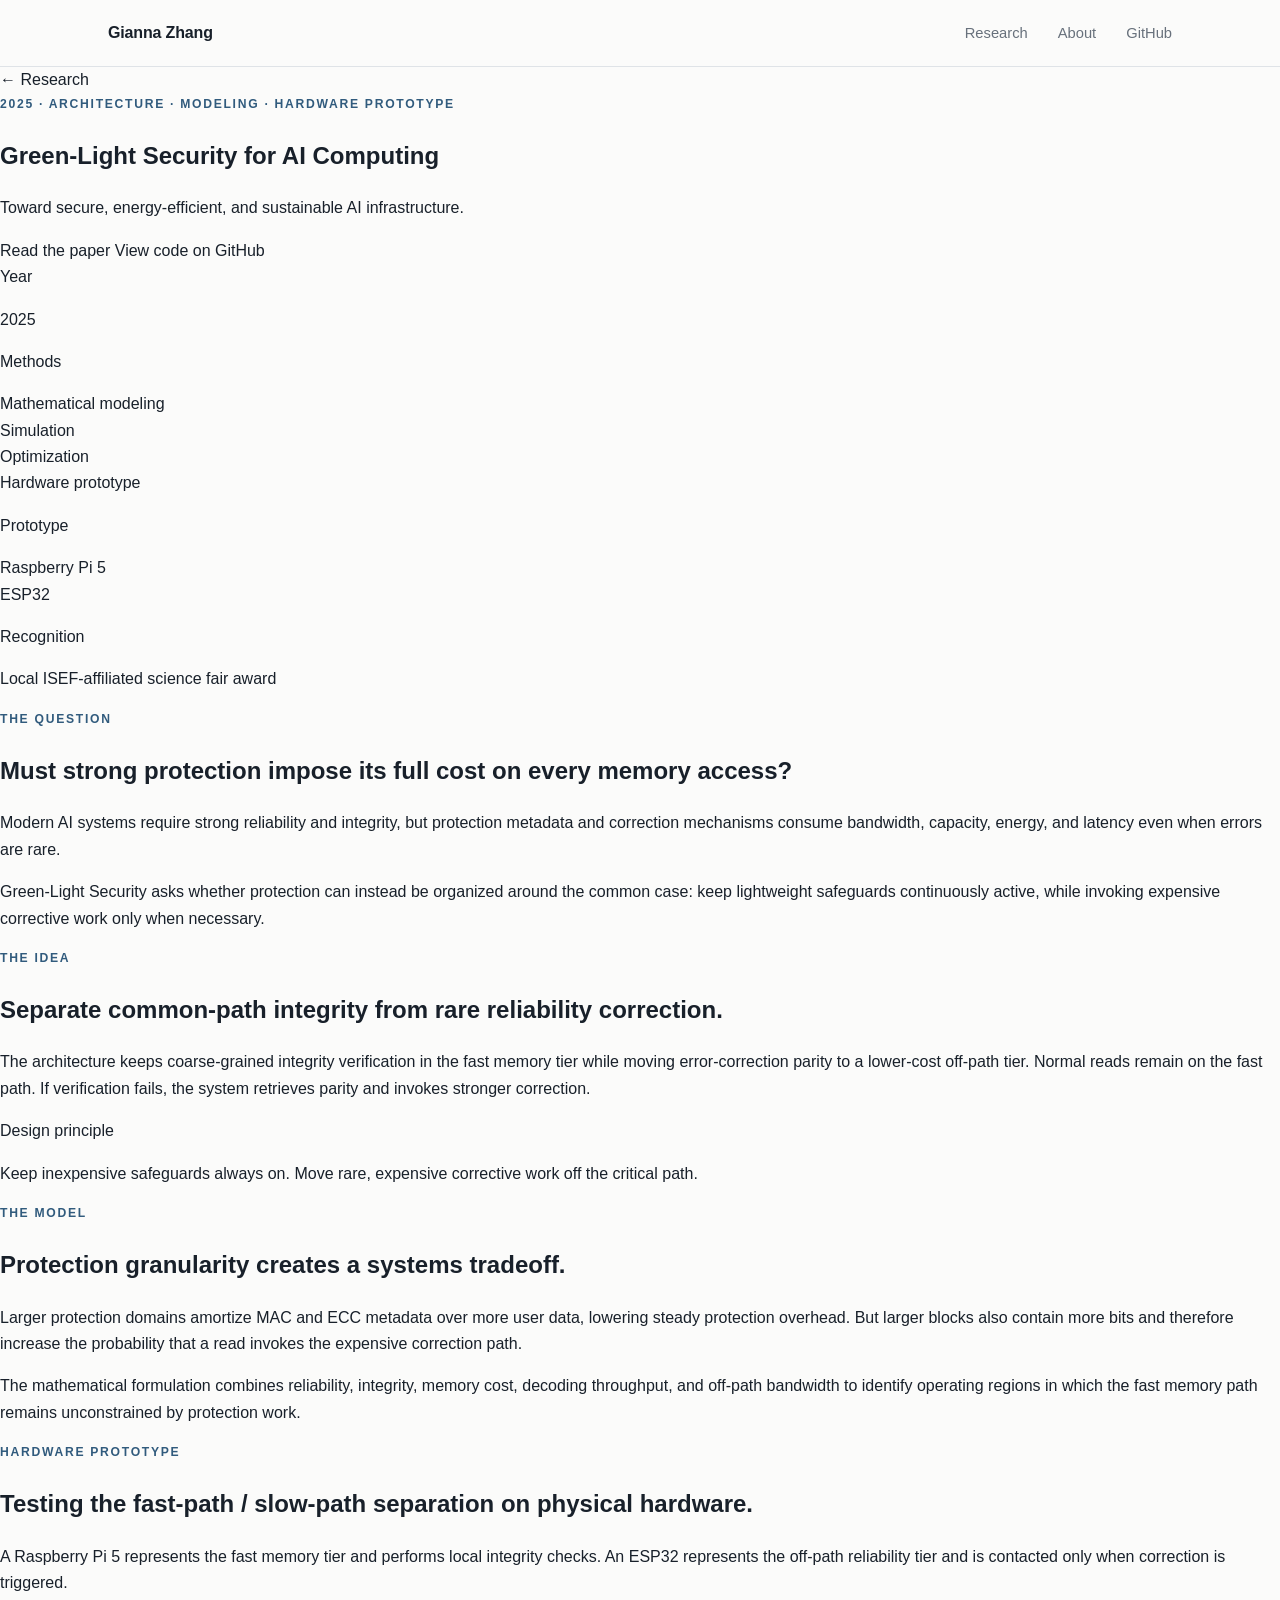
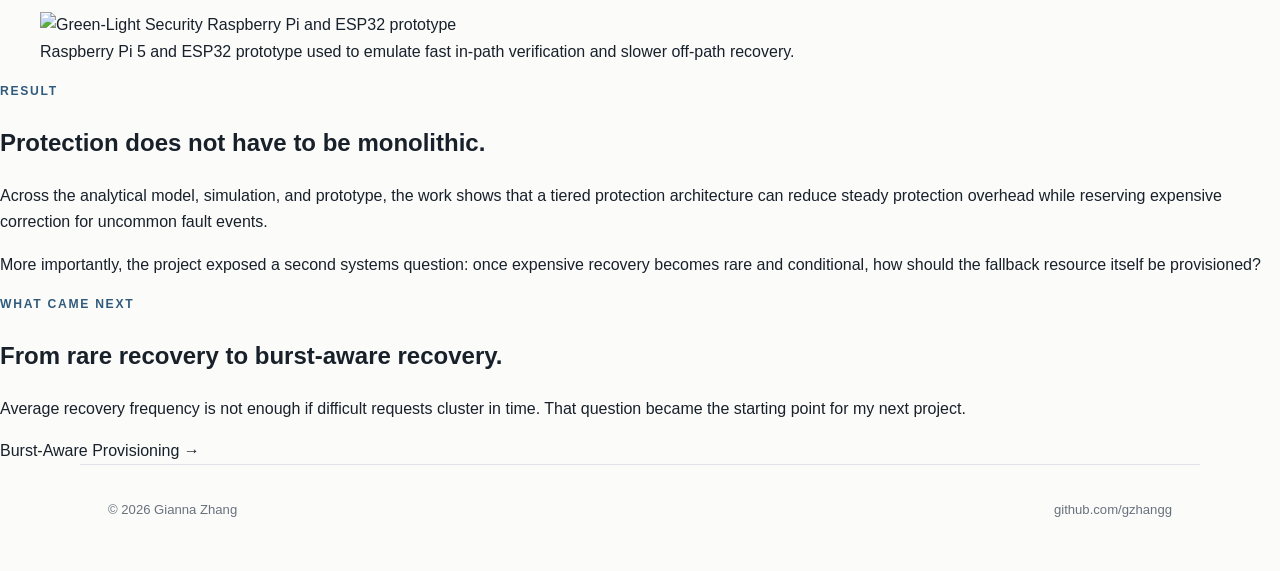
==== green-light.html @ 6d8707fe "Create green-light.html" ====
<!DOCTYPE html>
<html lang="en">
<head>
  <meta charset="UTF-8">
  <meta name="viewport" content="width=device-width, initial-scale=1.0">

  <title>Green-Light Security | Gianna Zhang</title>

  <meta
    name="description"
    content="Green-Light Security for AI Computing — research by Gianna Zhang."
  >

  <link rel="stylesheet" href="style.css">
</head>

<body>

  <header class="site-header">
    <div class="nav-container">
      <a class="name" href="/">Gianna Zhang</a>

      <nav>
        <a href="/#research">Research</a>
        <a href="/#about">About</a>
        <a
          href="https://github.com/gzhangg"
          target="_blank"
          rel="noopener"
        >
          GitHub
        </a>
      </nav>
    </div>
  </header>


  <main>

    <section class="project-hero">

      <div class="project-hero-inner">

        <a class="back-link" href="/#research">
          ← Research
        </a>

        <p class="eyebrow">
          2025 · ARCHITECTURE · MODELING · HARDWARE PROTOTYPE
        </p>

        <h1>
          Green-Light Security
          <span>for AI Computing</span>
        </h1>

        <p class="project-deck">
          Toward secure, energy-efficient, and sustainable
          AI infrastructure.
        </p>

        <div class="project-actions">

          <a
            class="button-primary"
            href="assets/green-light/Green_Light_Security_for_AI_Computing.pdf"
          >
            Read the paper
          </a>

          <a
            class="button-secondary"
            href="https://github.com/gzhangg/green-light-security"
            target="_blank"
            rel="noopener"
          >
            View code on GitHub
          </a>

        </div>

      </div>

    </section>


    <section class="project-detail">

      <aside class="project-sidebar">

        <div class="sidebar-item">
          <span>Year</span>
          <p>2025</p>
        </div>

        <div class="sidebar-item">
          <span>Methods</span>
          <p>
            Mathematical modeling<br>
            Simulation<br>
            Optimization<br>
            Hardware prototype
          </p>
        </div>

        <div class="sidebar-item">
          <span>Prototype</span>
          <p>
            Raspberry Pi 5<br>
            ESP32
          </p>
        </div>

        <div class="sidebar-item">
          <span>Recognition</span>
          <p>
            Local ISEF-affiliated science fair award
          </p>
        </div>

      </aside>


      <div class="project-body">

        <section>

          <p class="eyebrow">THE QUESTION</p>

          <h2>
            Must strong protection impose its full cost
            on every memory access?
          </h2>

          <p>
            Modern AI systems require strong reliability and integrity,
            but protection metadata and correction mechanisms consume
            bandwidth, capacity, energy, and latency even when errors
            are rare.
          </p>

          <p>
            Green-Light Security asks whether protection can instead
            be organized around the common case: keep lightweight
            safeguards continuously active, while invoking expensive
            corrective work only when necessary.
          </p>

        </section>


        <section>

          <p class="eyebrow">THE IDEA</p>

          <h2>
            Separate common-path integrity from
            rare reliability correction.
          </h2>

          <p>
            The architecture keeps coarse-grained integrity
            verification in the fast memory tier while moving
            error-correction parity to a lower-cost off-path tier.
            Normal reads remain on the fast path. If verification
            fails, the system retrieves parity and invokes stronger
            correction.
          </p>

          <div class="insight-box">

            <span>Design principle</span>

            <p>
              Keep inexpensive safeguards always on.
              Move rare, expensive corrective work off
              the critical path.
            </p>

          </div>

        </section>


        <section>

          <p class="eyebrow">THE MODEL</p>

          <h2>
            Protection granularity creates a systems tradeoff.
          </h2>

          <p>
            Larger protection domains amortize MAC and ECC metadata
            over more user data, lowering steady protection overhead.
            But larger blocks also contain more bits and therefore
            increase the probability that a read invokes the expensive
            correction path.
          </p>

          <p>
            The mathematical formulation combines reliability,
            integrity, memory cost, decoding throughput, and
            off-path bandwidth to identify operating regions in
            which the fast memory path remains unconstrained by
            protection work.
          </p>

        </section>


        <section>

          <p class="eyebrow">HARDWARE PROTOTYPE</p>

          <h2>
            Testing the fast-path / slow-path separation
            on physical hardware.
          </h2>

          <p>
            A Raspberry Pi 5 represents the fast memory tier and
            performs local integrity checks. An ESP32 represents the
            off-path reliability tier and is contacted only when
            correction is triggered.
          </p>

          <figure class="research-figure">

            <img
              src="assets/green-light/prototype.jpg"
              alt="Green-Light Security Raspberry Pi and ESP32 prototype"
            >

            <figcaption>
              Raspberry Pi 5 and ESP32 prototype used to emulate
              fast in-path verification and slower off-path recovery.
            </figcaption>

          </figure>

        </section>


        <section>

          <p class="eyebrow">RESULT</p>

          <h2>
            Protection does not have to be monolithic.
          </h2>

          <p>
            Across the analytical model, simulation, and prototype,
            the work shows that a tiered protection architecture can
            reduce steady protection overhead while reserving
            expensive correction for uncommon fault events.
          </p>

          <p>
            More importantly, the project exposed a second systems
            question: once expensive recovery becomes rare and
            conditional, how should the fallback resource itself
            be provisioned?
          </p>

        </section>


        <section class="next-project">

          <p class="eyebrow">WHAT CAME NEXT</p>

          <h2>
            From rare recovery to burst-aware recovery.
          </h2>

          <p>
            Average recovery frequency is not enough if difficult
            requests cluster in time. That question became the
            starting point for my next project.
          </p>

          <a href="burst-aware.html">
            Burst-Aware Provisioning →
          </a>

        </section>

      </div>

    </section>

  </main>


  <footer>

    <p>© 2026 Gianna Zhang</p>

    <a
      href="https://github.com/gzhangg"
      target="_blank"
      rel="noopener"
    >
      github.com/gzhangg
    </a>

  </footer>

</body>
</html>
---- style.css ----
:root {
  --background: #fbfbfa;
  --surface: #ffffff;
  --text: #18202a;
  --muted: #68717c;
  --line: #dfe3e7;
  --accent: #315b7d;
  --accent-soft: #edf3f7;

  --max-width: 1120px;
}

* {
  box-sizing: border-box;
}

html {
  scroll-behavior: smooth;
}

body {
  margin: 0;
  background: var(--background);
  color: var(--text);

  font-family:
    Inter,
    ui-sans-serif,
    -apple-system,
    BlinkMacSystemFont,
    "Segoe UI",
    Helvetica,
    Arial,
    sans-serif;

  line-height: 1.65;
}

a {
  color: inherit;
  text-decoration: none;
}


/* HEADER */

.site-header {
  border-bottom: 1px solid var(--line);
  background: rgba(251, 251, 250, 0.94);
  position: sticky;
  top: 0;
  z-index: 20;
  backdrop-filter: blur(8px);
}

.nav-container {
  max-width: var(--max-width);
  margin: 0 auto;
  padding: 20px 28px;

  display: flex;
  justify-content: space-between;
  align-items: center;
}

.name {
  font-weight: 650;
  font-size: 1rem;
  letter-spacing: -0.01em;
}

nav {
  display: flex;
  gap: 30px;
}

nav a {
  font-size: 0.92rem;
  color: var(--muted);
}

nav a:hover {
  color: var(--text);
}


/* HERO */

.hero {
  padding: 130px 28px 120px;
  border-bottom: 1px solid var(--line);
}

.hero-inner {
  max-width: var(--max-width);
  margin: 0 auto;
}

.eyebrow {
  margin: 0 0 22px;

  color: var(--accent);
  font-size: 0.76rem;
  font-weight: 700;
  letter-spacing: 0.14em;
}

.hero h1 {
  max-width: 950px;
  margin: 0;

  font-family:
    Georgia,
    "Times New Roman",
    serif;

  font-size: clamp(3rem, 6.5vw, 5.5rem);
  font-weight: 400;
  line-height: 1.02;
  letter-spacing: -0.045em;
}

.hero h1 span {
  color: var(--muted);
}

.hero-text {
  max-width: 720px;
  margin: 36px 0 34px;

  color: #48515c;
  font-size: 1.18rem;
  line-height: 1.7;
}

.primary-link {
  display: inline-block;
  padding-bottom: 4px;
  border-bottom: 1px solid var(--text);

  font-weight: 600;
}


/* TRAJECTORY */

.trajectory {
  max-width: var(--max-width);
  margin: 0 auto;
  padding: 110px 28px;
}

.section-heading {
  max-width: 760px;
}

.section-heading h2,
.about h2 {
  margin: 0 0 22px;

  font-family:
    Georgia,
    "Times New Roman",
    serif;

  font-size: clamp(2.2rem, 4vw, 3.5rem);
  font-weight: 400;
  line-height: 1.1;
  letter-spacing: -0.025em;
}

.section-heading > p:last-child {
  color: var(--muted);
  font-size: 1.08rem;
}

.trajectory-line {
  margin: 70px 0 60px;

  display: grid;
  grid-template-columns: auto 1fr auto;
  align-items: end;
}

.trajectory-node span {
  display: block;
  margin-bottom: 12px;

  color: var(--muted);
  font-size: 0.82rem;
}

.dot {
  width: 13px;
  height: 13px;

  border: 3px solid var(--accent);
  border-radius: 50%;
  background: var(--background);
}

.connector {
  height: 1px;
  margin: 0 5px 6px;

  background: var(--line);
}


/* PROJECTS */

.project {
  padding: 62px 0;

  display: grid;
  grid-template-columns: 100px 1fr;
  gap: 30px;

  border-top: 1px solid var(--line);
}

.project-number {
  padding-top: 5px;

  color: #9ba3ab;
  font-size: 0.85rem;
  font-variant-numeric: tabular-nums;
}

.project-content {
  max-width: 830px;
}

.project-meta {
  margin-bottom: 18px;

  display: flex;
  gap: 20px;
  flex-wrap: wrap;

  color: var(--muted);
  font-size: 0.8rem;
  text-transform: uppercase;
  letter-spacing: 0.08em;
}

.project h3 {
  max-width: 800px;
  margin: 0 0 10px;

  font-family:
    Georgia,
    "Times New Roman",
    serif;

  font-size: clamp(2rem, 3.4vw, 3rem);
  font-weight: 400;
  line-height: 1.13;
  letter-spacing: -0.025em;
}

.project-subtitle {
  margin-top: 0;

  color: var(--accent);
  font-size: 1rem;
}

.project-content > p {
  max-width: 760px;

  color: #4e5862;
  font-size: 1.04rem;
}

.project-result {
  max-width: 760px;
  margin: 32px 0;

  padding: 24px 26px;

  background: var(--accent-soft);
  border-left: 3px solid var(--accent);
}

.result-label {
  display: block;
  margin-bottom: 6px;

  color: var(--accent);
  font-size: 0.74rem;
  font-weight: 700;
  text-transform: uppercase;
  letter-spacing: 0.1em;
}

.project-result p {
  margin: 0;
}

.project-links {
  display: flex;
  flex-wrap: wrap;
  gap: 24px;
}

.project-links a {
  padding-bottom: 2px;

  font-size: 0.94rem;
  font-weight: 600;

  border-bottom: 1px solid #aab2ba;
}

.project-links a:hover {
  border-color: var(--text);
}

.project-links .muted-link {
  color: #959ca4;
  pointer-events: none;
}


/* BRIDGE */

.research-bridge {
  margin: 28px 0 18px 130px;
  max-width: 700px;

  padding: 35px 40px;

  border: 1px solid var(--line);
  background: var(--surface);
}

.research-bridge p {
  margin: 0;

  color: #525c66;
  font-family:
    Georgia,
    "Times New Roman",
    serif;

  font-size: 1.32rem;
  line-height: 1.5;
}

.research-bridge p span {
  display: block;
  margin-bottom: 5px;

  color: var(--text);
  font-family:
    Inter,
    ui-sans-serif,
    sans-serif;

  font-size: 0.75rem;
  font-weight: 700;
  text-transform: uppercase;
  letter-spacing: 0.09em;
}

.bridge-arrow {
  margin-top: 20px;
  color: var(--accent);
}


/* ABOUT */

.about {
  max-width: var(--max-width);
  margin: 0 auto;

  padding: 100px 28px;

  display: grid;
  grid-template-columns: 1fr 1.25fr;
  gap: 80px;

  border-top: 1px solid var(--line);
}

.about-text {
  color: #505a65;
  font-size: 1.03rem;
}

.about-text p:first-child {
  margin-top: 0;
}


/* FOOTER */

footer {
  max-width: var(--max-width);
  margin: 0 auto;

  padding: 34px 28px 50px;

  display: flex;
  justify-content: space-between;

  border-top: 1px solid var(--line);

  color: var(--muted);
  font-size: 0.82rem;
}

footer p {
  margin: 0;
}


/* MOBILE */

@media (max-width: 700px) {

  .nav-container {
    padding: 18px 20px;
  }

  nav {
    gap: 17px;
  }

  .hero {
    padding: 90px 20px 80px;
  }

  .hero h1 {
    font-size: 3rem;
  }

  .trajectory {
    padding: 80px 20px;
  }

  .project {
    grid-template-columns: 1fr;
    gap: 10px;
  }

  .project-number {
    padding-top: 0;
  }

  .research-bridge {
    margin-left: 0;
    padding: 28px;
  }

  .about {
    padding: 75px 20px;

    grid-template-columns: 1fr;
    gap: 20px;
  }

  footer {
    padding: 30px 20px 40px;

    flex-direction: column;
    gap: 8px;
  }
}
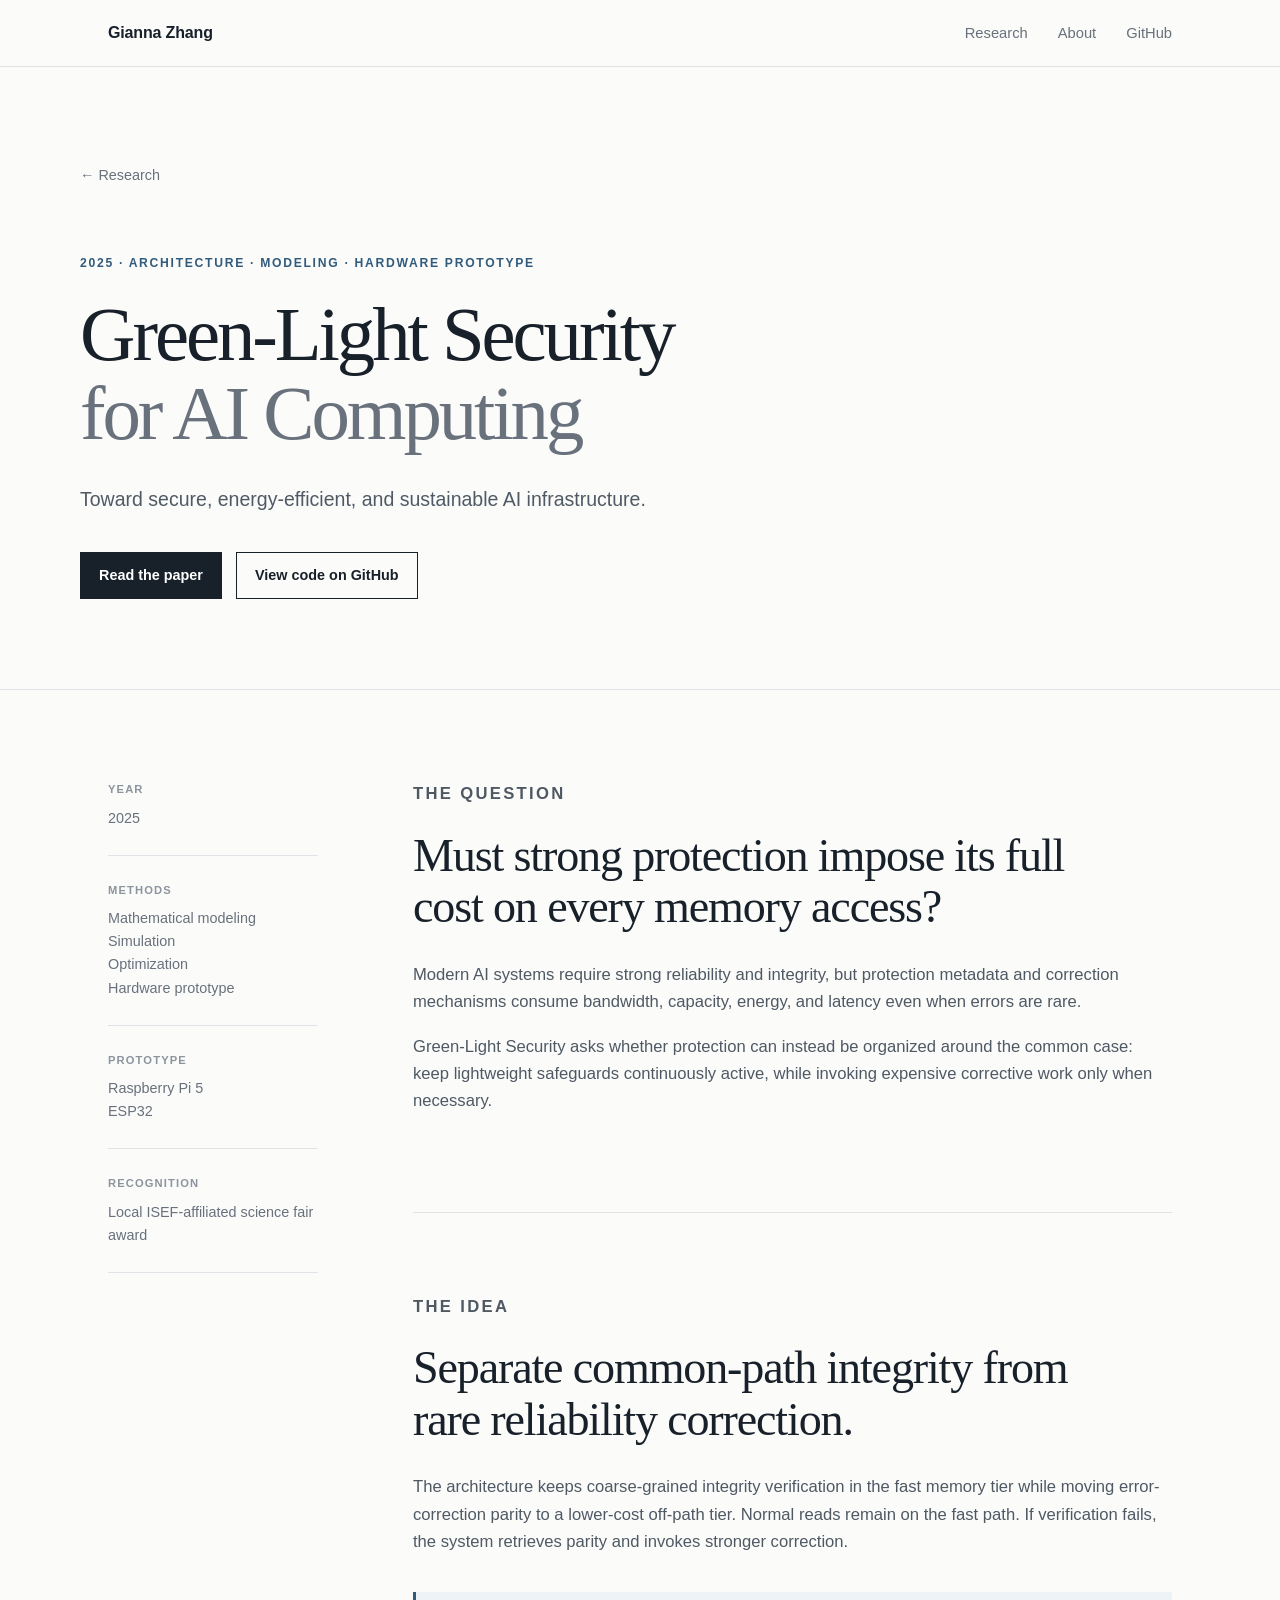
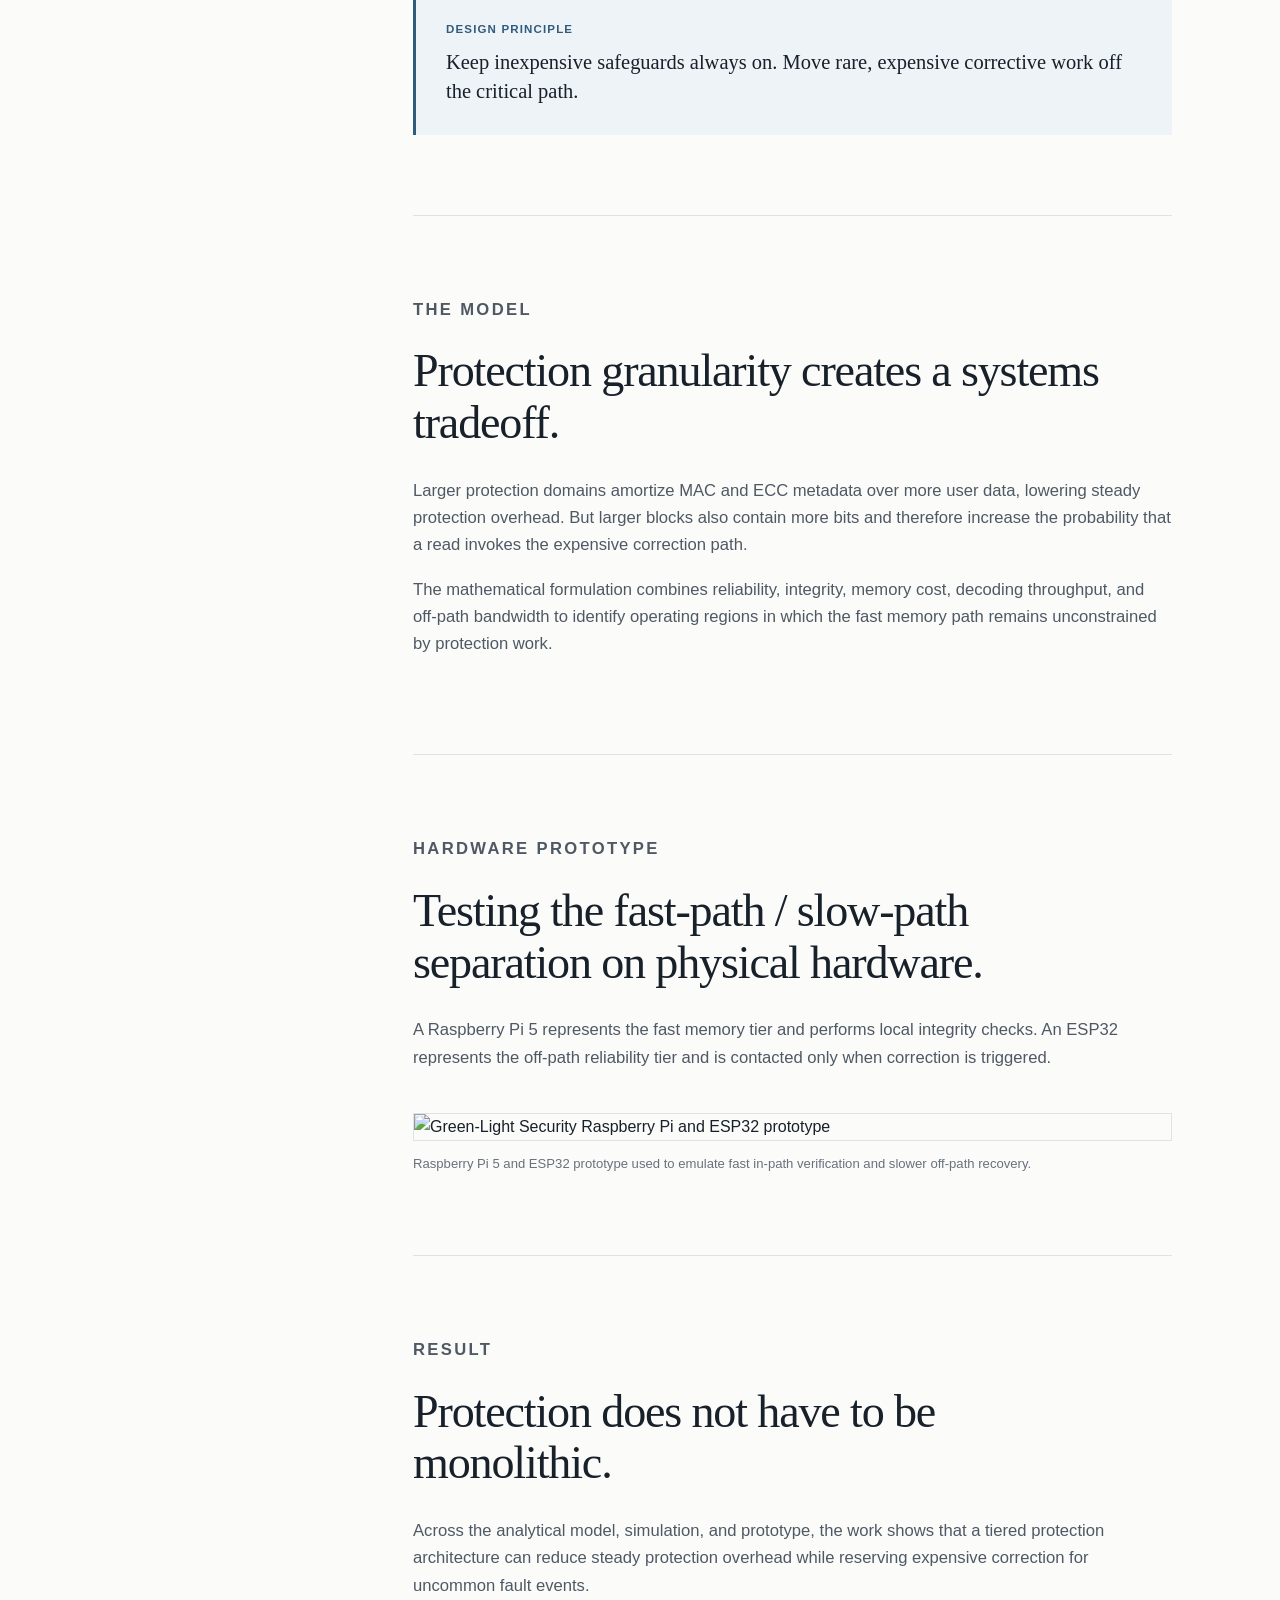
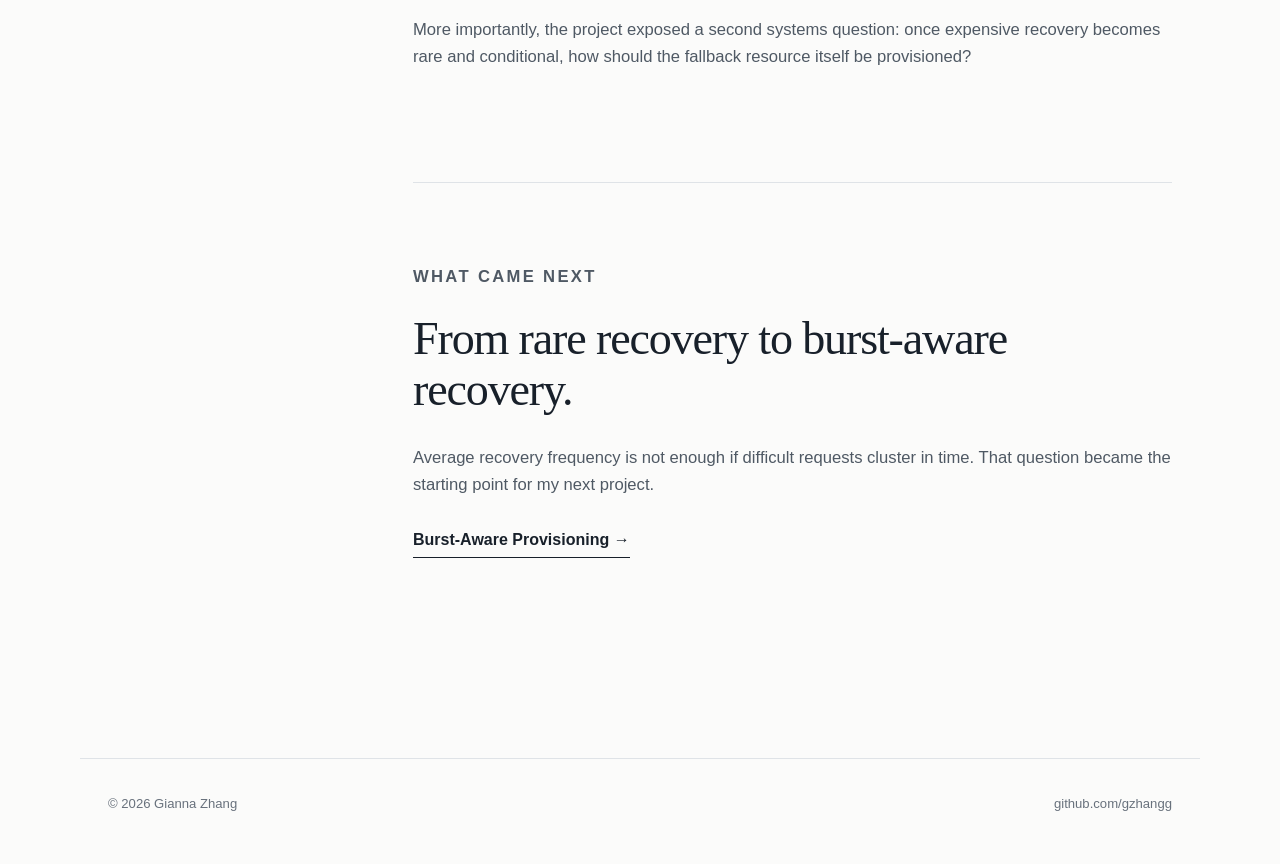
==== commit 5d4b4e69: "Update green-light.html" ====
--- a/green-light.html
+++ b/green-light.html
@@ -11,7 +11,7 @@
     content="Green-Light Security for AI Computing — research by Gianna Zhang."
   >
 
-  <link rel="stylesheet" href="style.css">
+  <link rel="stylesheet" href="style.css?v=2">
 </head>
 
 <body>
--- a/style.css
+++ b/style.css
@@ -469,3 +469,266 @@
     gap: 8px;
   }
 }
+
+/* PROJECT PAGE */
+
+.project-hero {
+  padding: 95px 28px 90px;
+  border-bottom: 1px solid var(--line);
+}
+
+.project-hero-inner {
+  max-width: var(--max-width);
+  margin: 0 auto;
+}
+
+.back-link {
+  display: inline-block;
+  margin-bottom: 65px;
+
+  color: var(--muted);
+  font-size: 0.9rem;
+}
+
+.back-link:hover {
+  color: var(--text);
+}
+
+.project-hero h1 {
+  max-width: 960px;
+  margin: 0;
+
+  font-family:
+    Georgia,
+    "Times New Roman",
+    serif;
+
+  font-size: clamp(3rem, 6vw, 5.2rem);
+  font-weight: 400;
+  line-height: 1.03;
+  letter-spacing: -0.04em;
+}
+
+.project-hero h1 span {
+  display: block;
+  color: var(--muted);
+}
+
+.project-deck {
+  max-width: 660px;
+  margin: 30px 0 36px;
+
+  color: #505a65;
+  font-size: 1.22rem;
+}
+
+.project-actions {
+  display: flex;
+  flex-wrap: wrap;
+  gap: 14px;
+}
+
+.button-primary,
+.button-secondary {
+  display: inline-block;
+  padding: 11px 18px;
+
+  border: 1px solid var(--text);
+
+  font-size: 0.9rem;
+  font-weight: 600;
+}
+
+.button-primary {
+  background: var(--text);
+  color: white;
+}
+
+.button-secondary {
+  background: transparent;
+}
+
+.button-secondary:hover {
+  background: var(--surface);
+}
+
+
+/* PROJECT DETAIL */
+
+.project-detail {
+  max-width: var(--max-width);
+  margin: 0 auto;
+
+  padding: 90px 28px 120px;
+
+  display: grid;
+  grid-template-columns: 210px 1fr;
+  gap: 95px;
+}
+
+.project-sidebar {
+  color: var(--muted);
+}
+
+.sidebar-item {
+  padding: 0 0 25px;
+  margin-bottom: 25px;
+
+  border-bottom: 1px solid var(--line);
+}
+
+.sidebar-item span {
+  display: block;
+  margin-bottom: 8px;
+
+  color: #8c949d;
+  font-size: 0.7rem;
+  font-weight: 700;
+  text-transform: uppercase;
+  letter-spacing: 0.1em;
+}
+
+.sidebar-item p {
+  margin: 0;
+
+  font-size: 0.9rem;
+  line-height: 1.6;
+}
+
+.project-body {
+  max-width: 760px;
+}
+
+.project-body section {
+  padding: 0 0 80px;
+}
+
+.project-body section + section {
+  padding-top: 80px;
+  border-top: 1px solid var(--line);
+}
+
+.project-body h2 {
+  max-width: 700px;
+  margin: 0 0 28px;
+
+  font-family:
+    Georgia,
+    "Times New Roman",
+    serif;
+
+  font-size: clamp(2rem, 3.6vw, 3.1rem);
+  font-weight: 400;
+  line-height: 1.12;
+  letter-spacing: -0.025em;
+}
+
+.project-body p {
+  color: #4f5964;
+  font-size: 1.04rem;
+}
+
+.insight-box {
+  margin-top: 36px;
+  padding: 28px 30px;
+
+  background: var(--accent-soft);
+  border-left: 3px solid var(--accent);
+}
+
+.insight-box span {
+  display: block;
+  margin-bottom: 9px;
+
+  color: var(--accent);
+  font-size: 0.72rem;
+  font-weight: 700;
+  text-transform: uppercase;
+  letter-spacing: 0.1em;
+}
+
+.insight-box p {
+  margin: 0;
+
+  color: var(--text);
+
+  font-family:
+    Georgia,
+    "Times New Roman",
+    serif;
+
+  font-size: 1.28rem;
+  line-height: 1.45;
+}
+
+.research-figure {
+  margin: 42px 0 0;
+}
+
+.research-figure img {
+  display: block;
+  width: 100%;
+  height: auto;
+
+  border: 1px solid var(--line);
+}
+
+.research-figure figcaption {
+  margin-top: 12px;
+
+  color: var(--muted);
+  font-size: 0.82rem;
+}
+
+.next-project {
+  margin-top: 15px;
+}
+
+.next-project a {
+  display: inline-block;
+  margin-top: 12px;
+  padding-bottom: 3px;
+
+  border-bottom: 1px solid var(--text);
+
+  font-weight: 600;
+}
+
+
+/* PROJECT PAGE MOBILE */
+
+@media (max-width: 700px) {
+
+  .project-hero {
+    padding: 70px 20px;
+  }
+
+  .back-link {
+    margin-bottom: 45px;
+  }
+
+  .project-detail {
+    padding: 70px 20px;
+
+    grid-template-columns: 1fr;
+    gap: 55px;
+  }
+
+  .project-sidebar {
+    display: grid;
+    grid-template-columns: 1fr 1fr;
+    gap: 20px;
+  }
+
+  .sidebar-item {
+    margin-bottom: 0;
+  }
+
+  .project-body section {
+    padding-bottom: 60px;
+  }
+
+  .project-body section + section {
+    padding-top: 60px;
+  }
+}
